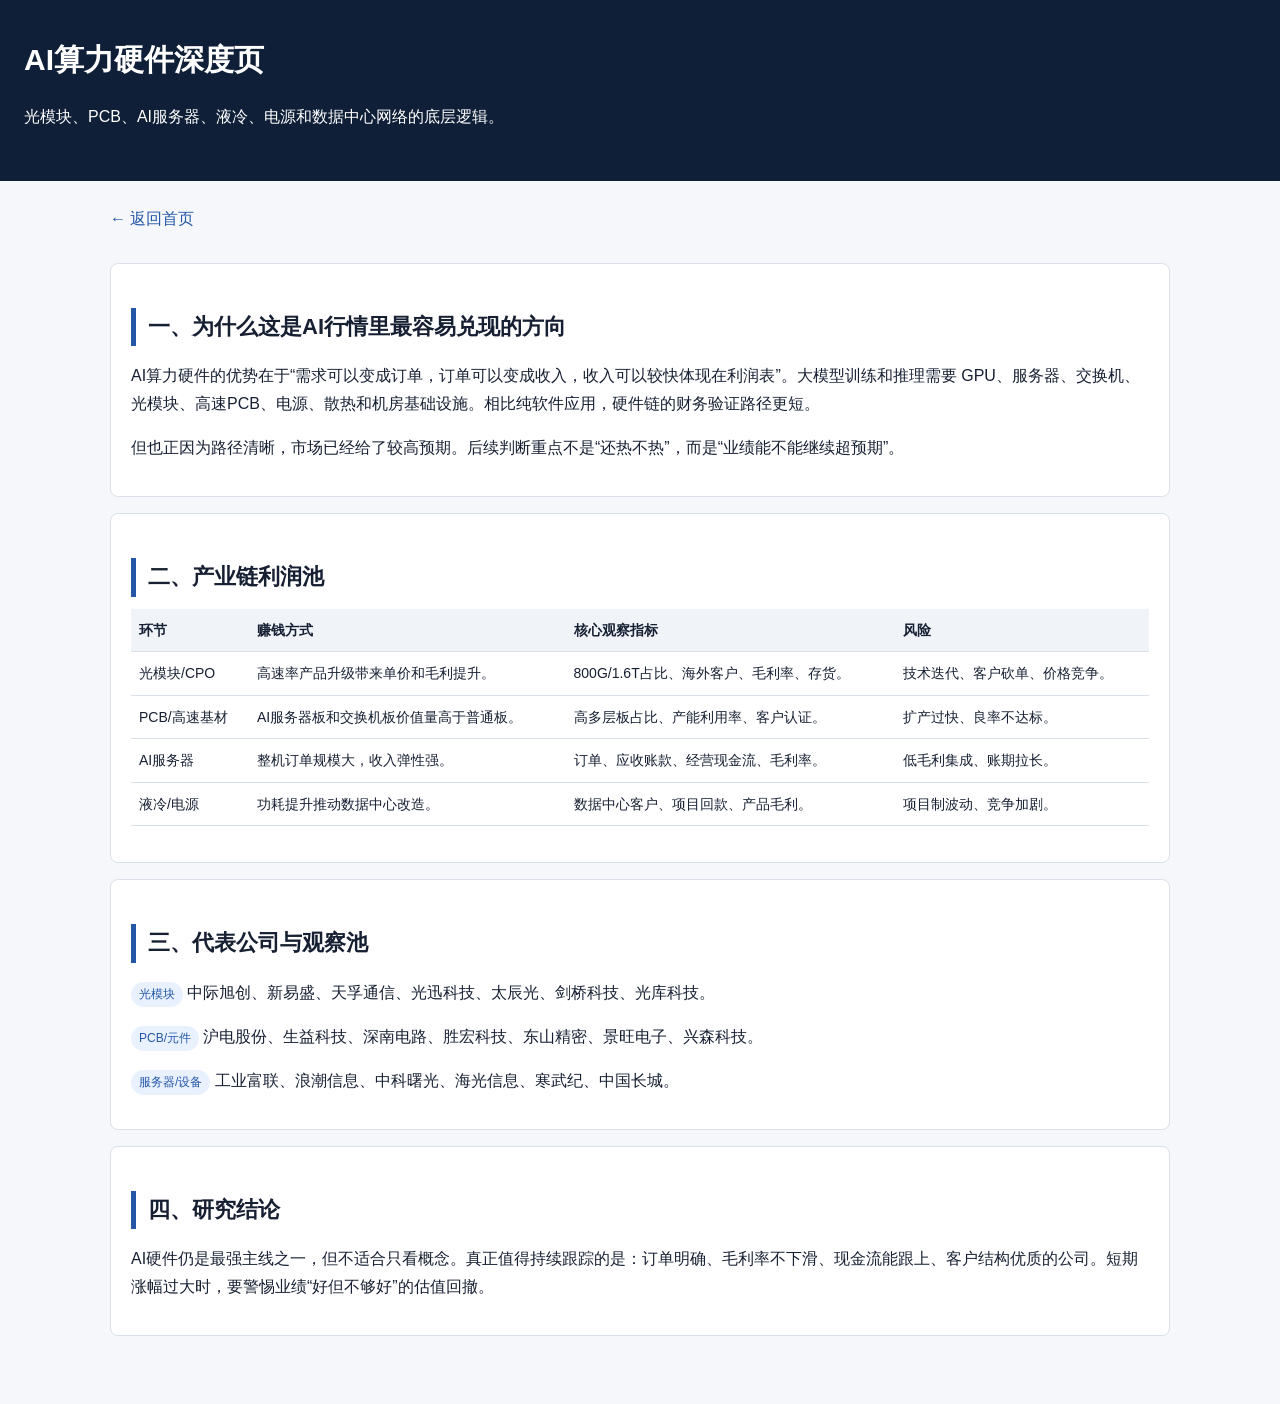
==== pages/ai-hardware.html @ 46094a86 "Add AI hardware deep dive page" ====
<!doctype html>
<html lang="zh-CN">
<head>
  <meta charset="utf-8">
  <meta name="viewport" content="width=device-width, initial-scale=1">
  <title>AI算力硬件深度页</title>
  <style>
    body{margin:0;background:#f5f7fa;color:#172033;font-family:"Microsoft YaHei","PingFang SC","Segoe UI",Arial,sans-serif;line-height:1.75}
    header{background:#0f1f38;color:#fff;padding:34px 24px}
    main{max-width:1060px;margin:0 auto;padding:24px 18px 52px}
    a{color:#2457a6;text-decoration:none}
    section{background:#fff;border:1px solid #d9e0ea;border-radius:8px;padding:18px 20px;margin:16px 0}
    h1{margin:0 0 8px;font-size:30px} h2{font-size:22px;margin:26px 0 12px;border-left:5px solid #2457a6;padding-left:12px} h3{font-size:17px;margin:18px 0 8px}
    table{width:100%;border-collapse:collapse;margin:12px 0 18px;font-size:14px} th,td{border-bottom:1px solid #d9e0ea;padding:9px 8px;text-align:left;vertical-align:top} th{background:#f0f4f9}
    .back{display:inline-block;margin-bottom:14px}.tag{display:inline-block;border-radius:999px;padding:2px 8px;font-size:12px;background:#e9f1ff;color:#2457a6}
  </style>
</head>
<body>
  <header>
    <h1>AI算力硬件深度页</h1>
    <p>光模块、PCB、AI服务器、液冷、电源和数据中心网络的底层逻辑。</p>
  </header>
  <main>
    <a class="back" href="../index.html">← 返回首页</a>
    <section>
      <h2>一、为什么这是AI行情里最容易兑现的方向</h2>
      <p>AI算力硬件的优势在于“需求可以变成订单，订单可以变成收入，收入可以较快体现在利润表”。大模型训练和推理需要 GPU、服务器、交换机、光模块、高速PCB、电源、散热和机房基础设施。相比纯软件应用，硬件链的财务验证路径更短。</p>
      <p>但也正因为路径清晰，市场已经给了较高预期。后续判断重点不是“还热不热”，而是“业绩能不能继续超预期”。</p>
    </section>
    <section>
      <h2>二、产业链利润池</h2>
      <table>
        <thead><tr><th>环节</th><th>赚钱方式</th><th>核心观察指标</th><th>风险</th></tr></thead>
        <tbody>
          <tr><td>光模块/CPO</td><td>高速率产品升级带来单价和毛利提升。</td><td>800G/1.6T占比、海外客户、毛利率、存货。</td><td>技术迭代、客户砍单、价格竞争。</td></tr>
          <tr><td>PCB/高速基材</td><td>AI服务器板和交换机板价值量高于普通板。</td><td>高多层板占比、产能利用率、客户认证。</td><td>扩产过快、良率不达标。</td></tr>
          <tr><td>AI服务器</td><td>整机订单规模大，收入弹性强。</td><td>订单、应收账款、经营现金流、毛利率。</td><td>低毛利集成、账期拉长。</td></tr>
          <tr><td>液冷/电源</td><td>功耗提升推动数据中心改造。</td><td>数据中心客户、项目回款、产品毛利。</td><td>项目制波动、竞争加剧。</td></tr>
        </tbody>
      </table>
    </section>
    <section>
      <h2>三、代表公司与观察池</h2>
      <p><span class="tag">光模块</span> 中际旭创、新易盛、天孚通信、光迅科技、太辰光、剑桥科技、光库科技。</p>
      <p><span class="tag">PCB/元件</span> 沪电股份、生益科技、深南电路、胜宏科技、东山精密、景旺电子、兴森科技。</p>
      <p><span class="tag">服务器/设备</span> 工业富联、浪潮信息、中科曙光、海光信息、寒武纪、中国长城。</p>
    </section>
    <section>
      <h2>四、研究结论</h2>
      <p>AI硬件仍是最强主线之一，但不适合只看概念。真正值得持续跟踪的是：订单明确、毛利率不下滑、现金流能跟上、客户结构优质的公司。短期涨幅过大时，要警惕业绩“好但不够好”的估值回撤。</p>
    </section>
  </main>
</body>
</html>
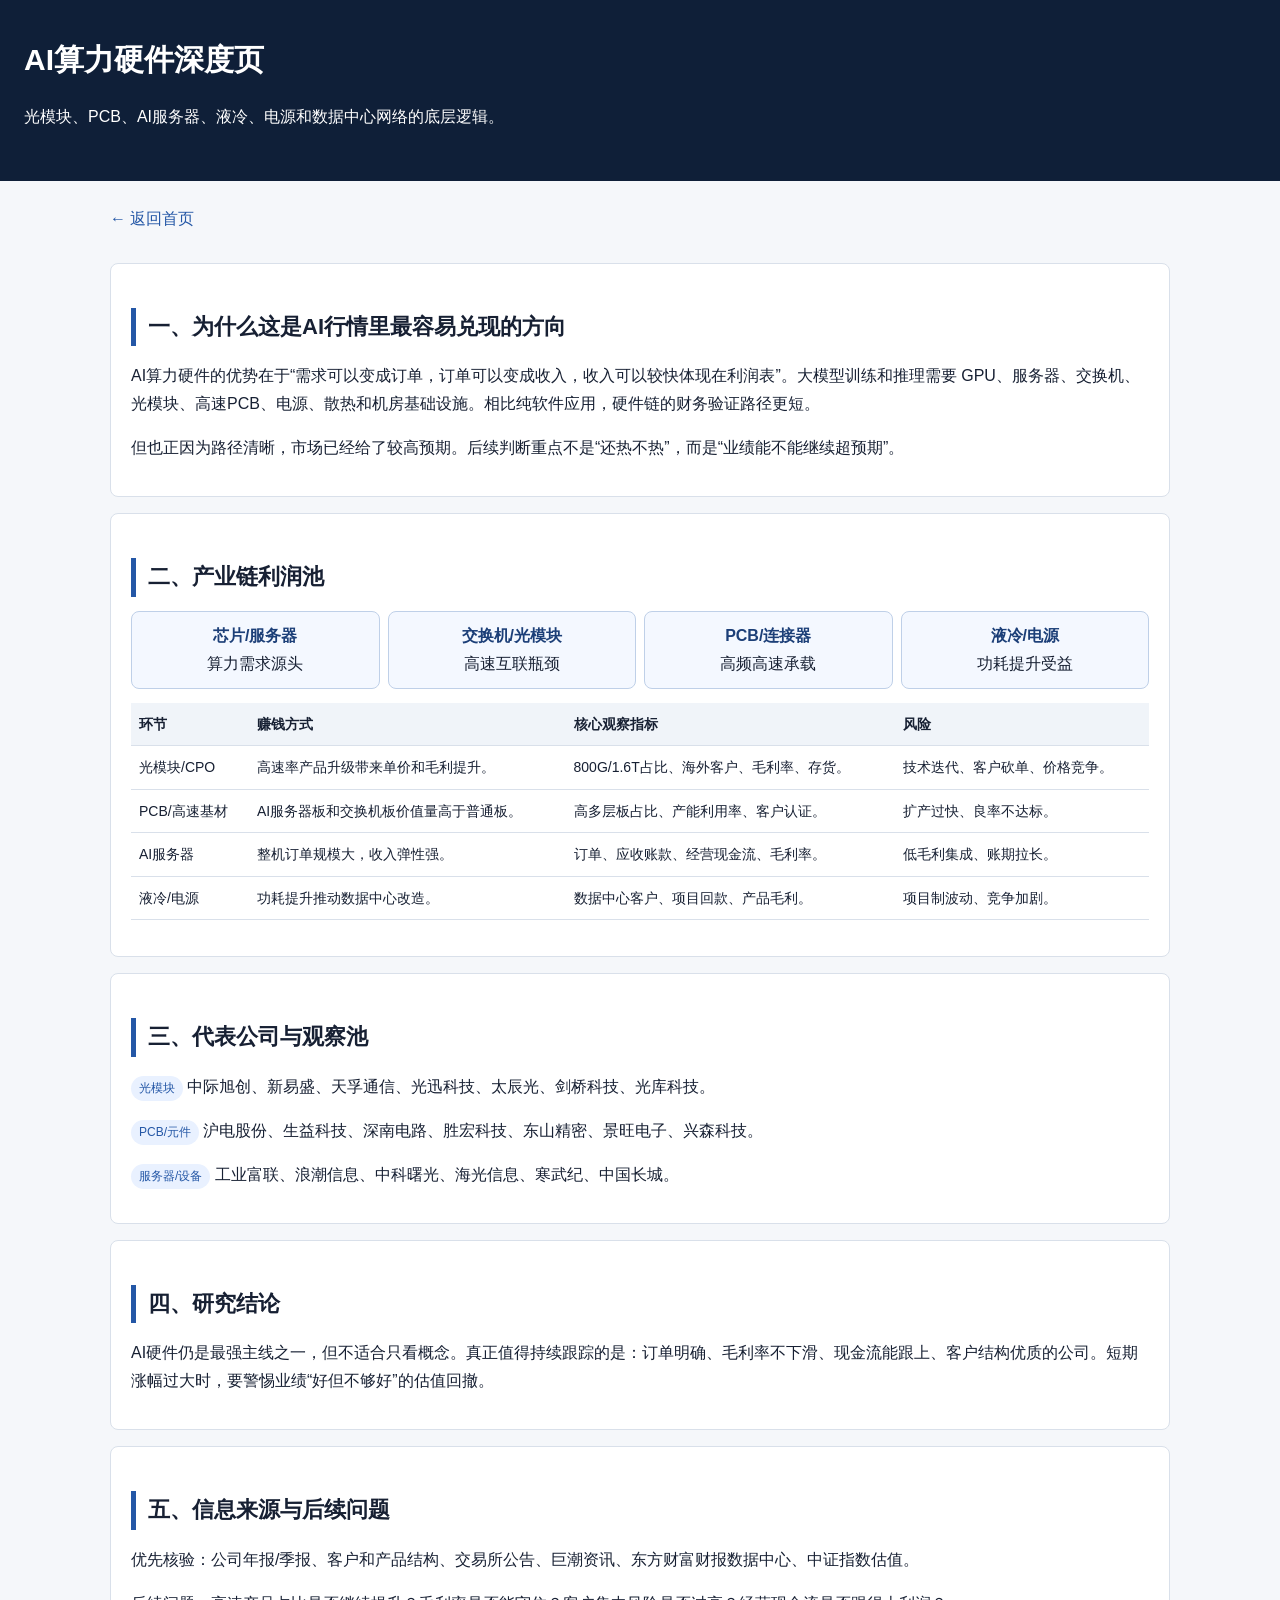
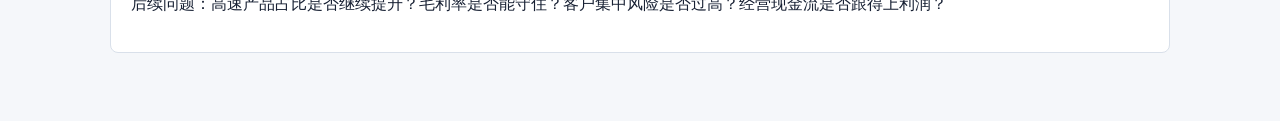
==== commit 631f16f6: "Add source links and visual research maps" ====
--- a/pages/ai-hardware.html
+++ b/pages/ai-hardware.html
@@ -13,6 +13,7 @@
     h1{margin:0 0 8px;font-size:30px} h2{font-size:22px;margin:26px 0 12px;border-left:5px solid #2457a6;padding-left:12px} h3{font-size:17px;margin:18px 0 8px}
     table{width:100%;border-collapse:collapse;margin:12px 0 18px;font-size:14px} th,td{border-bottom:1px solid #d9e0ea;padding:9px 8px;text-align:left;vertical-align:top} th{background:#f0f4f9}
     .back{display:inline-block;margin-bottom:14px}.tag{display:inline-block;border-radius:999px;padding:2px 8px;font-size:12px;background:#e9f1ff;color:#2457a6}
+    .map{display:grid;grid-template-columns:repeat(4,1fr);gap:8px;margin:14px 0}.node{background:#f4f8ff;border:1px solid #bfd0e8;border-radius:8px;padding:10px;text-align:center}.node strong{display:block;color:#1c3f78}@media(max-width:800px){.map{grid-template-columns:1fr}}
   </style>
 </head>
 <body>
@@ -29,6 +30,12 @@
     </section>
     <section>
       <h2>二、产业链利润池</h2>
+      <div class="map">
+        <div class="node"><strong>芯片/服务器</strong><span>算力需求源头</span></div>
+        <div class="node"><strong>交换机/光模块</strong><span>高速互联瓶颈</span></div>
+        <div class="node"><strong>PCB/连接器</strong><span>高频高速承载</span></div>
+        <div class="node"><strong>液冷/电源</strong><span>功耗提升受益</span></div>
+      </div>
       <table>
         <thead><tr><th>环节</th><th>赚钱方式</th><th>核心观察指标</th><th>风险</th></tr></thead>
         <tbody>
@@ -49,6 +56,11 @@
       <h2>四、研究结论</h2>
       <p>AI硬件仍是最强主线之一，但不适合只看概念。真正值得持续跟踪的是：订单明确、毛利率不下滑、现金流能跟上、客户结构优质的公司。短期涨幅过大时，要警惕业绩“好但不够好”的估值回撤。</p>
     </section>
+    <section>
+      <h2>五、信息来源与后续问题</h2>
+      <p>优先核验：公司年报/季报、客户和产品结构、交易所公告、巨潮资讯、东方财富财报数据中心、中证指数估值。</p>
+      <p>后续问题：高速产品占比是否继续提升？毛利率是否能守住？客户集中风险是否过高？经营现金流是否跟得上利润？</p>
+    </section>
   </main>
 </body>
 </html>
